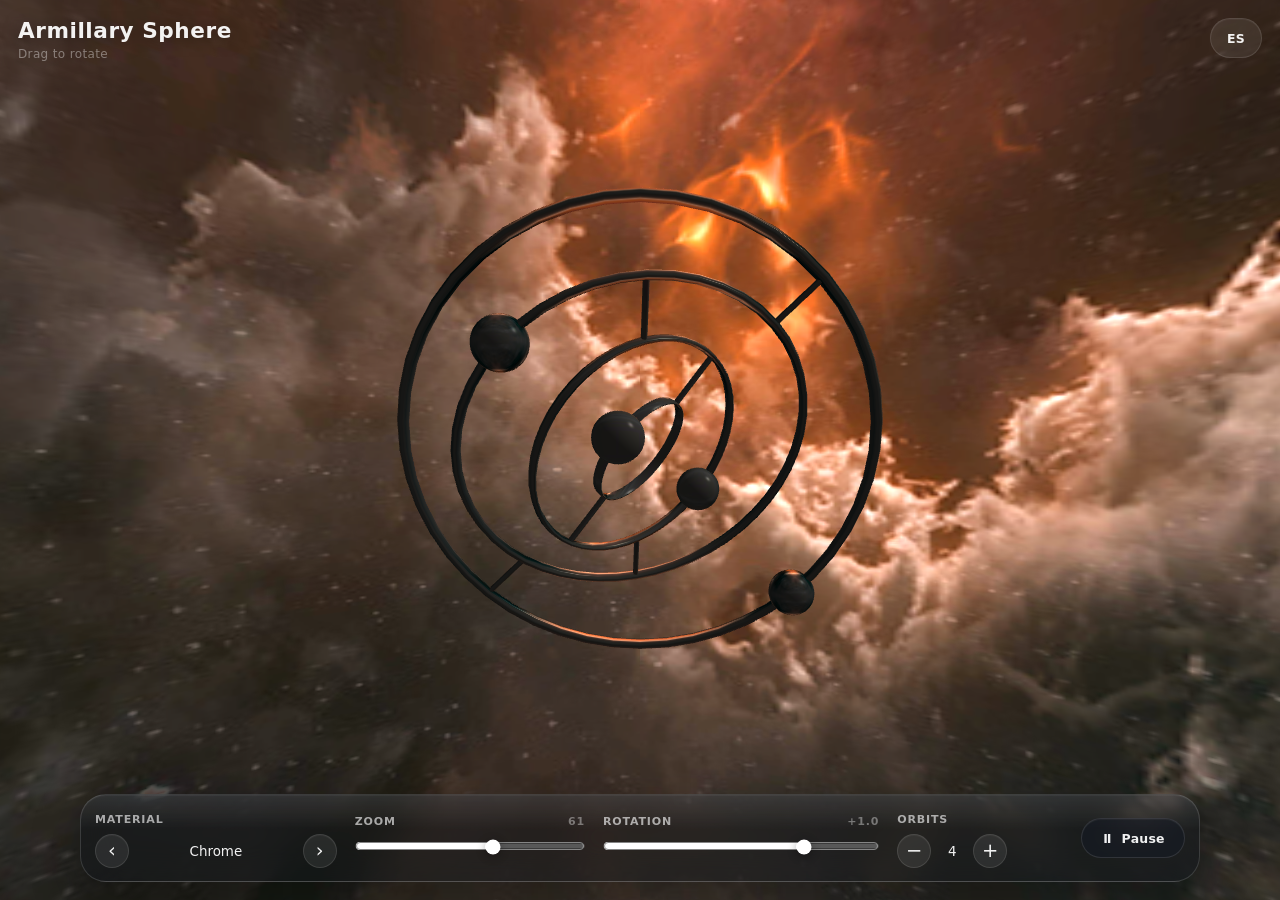
==== index.html @ ee59e7aa "Add frontend UI and engine helpers Introduce a standalone frontend: index.html, styles.css and inter" ====
<!DOCTYPE html>
<html lang="en">
<head>
    <meta charset="utf-8">
    <meta name="viewport" content="width=device-width, initial-scale=1, viewport-fit=cover">
    <meta name="theme-color" content="#06070b">
    <meta name="description" content="Interactive WebGL armillary sphere demo.">
    <title>Esfera Armillar</title>
    <link rel="icon" href="data:,">
    <link rel="stylesheet" href="styles.css">
</head>

<body>
    <main class="app-shell">
        <canvas id="myCanvas" aria-label="Interactive WebGL armillary sphere"></canvas>

        <header class="scene-header" aria-live="polite">
            <div class="title-block">
                <h1 data-i18n="title">Armillary Sphere</h1>
                <p id="cameraHint" class="camera-hint" data-i18n="cameraHint">Drag to rotate</p>
            </div>

            <button id="languageToggle"
                    class="pill-button language-toggle"
                    type="button"
                    aria-label="Cambiar idioma / Change language">
                ES
            </button>
        </header>

        <section class="control-dock glass-panel" aria-label="Armillary sphere controls">
            <div class="control-group material-control">
                <span class="control-label" data-i18n="material">Material</span>
                <div class="stepper material-stepper">
                    <button id="materialPrevious"
                            class="icon-button"
                            type="button"
                            aria-label="Previous material">‹</button>
                    <output id="materialName" class="material-name">Chrome</output>
                    <button id="materialNext"
                            class="icon-button"
                            type="button"
                            aria-label="Next material">›</button>
                </div>
            </div>

            <div class="control-group slider-control">
                <div class="label-row">
                    <label for="zoomSlider" class="control-label" data-i18n="zoom">Zoom</label>
                    <output id="zoomValue" class="value-output">60</output>
                </div>
                <input id="zoomSlider"
                       class="glass-slider"
                       type="range"
                       min="0"
                       max="100"
                       step="1"
                       value="60"
                       aria-label="Zoom">
            </div>

            <div class="control-group slider-control">
                <div class="label-row">
                    <label for="speedSlider" class="control-label" data-i18n="rotation">Rotation</label>
                    <output id="speedValue" class="value-output">+1.0</output>
                </div>
                <input id="speedSlider"
                       class="glass-slider centered-slider"
                       type="range"
                       min="-100"
                       max="100"
                       step="1"
                       value="0"
                       aria-label="Orbit rotation speed">
            </div>

            <div class="control-group orbit-control">
                <span class="control-label" data-i18n="orbits">Orbits</span>
                <div class="stepper compact-stepper">
                    <button id="orbitRemove"
                            class="icon-button"
                            type="button"
                            aria-label="Remove orbit">−</button>
                    <output id="orbitCount" class="orbit-count">4</output>
                    <button id="orbitAdd"
                            class="icon-button"
                            type="button"
                            aria-label="Add orbit">+</button>
                </div>
            </div>

            <button id="playPause"
                    class="pill-button primary-action"
                    type="button"
                    aria-pressed="false">
                <span id="playPauseIcon" aria-hidden="true">Ⅱ</span>
                <span id="playPauseText" data-i18n="pause">Pause</span>
            </button>
        </section>

        <div id="statusMessage" class="sr-only" aria-live="polite"></div>
    </main>

    <!-- Legacy shader sources kept inline for compatibility with astrolabio.js. -->
<script id="GouraudVertexShader" type="x-shader/x-vertex">
		
		uniform   mat4 projectionMatrix;
		uniform   mat4 modelViewMatrix;
		uniform   mat3 normalMatrix;
		
		attribute vec3 VertexPosition;
		attribute vec3 VertexNormal;
		
		varying   vec3 colorOut;
		
		struct LightData {
		
			vec3 Position; // Posición en coordenadas del ojo
			vec3 La;       // Ambiente
			vec3 Ld;       // Difusa
			vec3 Ls;       // Especular
			
		};
		
		uniform LightData Light;
		
		struct MaterialData {
		
			vec3 Ka;       // Ambiente
			vec3 Kd;       // Difusa
			vec3 Ks;       // Especular
			float alpha;   // Brillo
			
		};
		
		uniform MaterialData Material;
		
		vec3 phong (vec3 N, vec3 L, vec3 V) {
		
			vec3  ambient  = Material.Ka * Light.La;
			vec3  diffuse  = vec3(0.0);
			vec3  specular = vec3(0.0);
			
			float NdotL    = dot (N,L);
        
			if (NdotL > 0.0) {
			
				vec3  R       = reflect(-L, N);;
				float RdotV_n = pow(max(0.0, dot(R,V)), Material.alpha);
				
				diffuse  = NdotL   * (Light.Ld * Material.Kd);
				specular = RdotV_n * (Light.Ls * Material.Ks);
				
			}
			
			return (ambient + diffuse + specular);
			
		}
      
		void main()  {
			
			vec3 N          = normalize(normalMatrix * VertexNormal);
			vec4 ecPosition = modelViewMatrix * vec4(VertexPosition,1.0);
			vec3 ec         = vec3(ecPosition);
			vec3 L          = normalize(Light.Position - ec);
			vec3 V          = normalize(-ec);
			
			colorOut        = phong(N,L,V);
			
			gl_Position     = projectionMatrix * ecPosition;
			
		}
		
    </script>

<script id="PhongVertexShader" type="x-shader/x-vertex">
		
		uniform   mat4 projectionMatrix;
		uniform   mat4 modelViewMatrix;
		uniform   mat3 normalMatrix;
		
		attribute vec3 VertexPosition;
		attribute vec3 VertexNormal;
		
		varying vec3 N, ec;
		
		void main()	{
			
			N  = normalize(normalMatrix * VertexNormal);
			vec4 ecPosition= modelViewMatrix * vec4(VertexPosition,1.0);
			ec = vec3(ecPosition);
			
			gl_Position = projectionMatrix * ecPosition;
			
		}
		
	</script>

<script id="reflectionVertexShader" type="x-shader/x-vertex">
        
        uniform   mat4 projectionMatrix;
        uniform   mat4 modelViewMatrix;
        uniform   mat3 normalMatrix;
		
		uniform   bool reflection;
        
        attribute vec3 VertexPosition;
        attribute vec3 VertexNormal;
        attribute vec2 VertexTexcoords;
        
        varying   vec3 R, N, ec;
        varying   vec2 texCoords;
        
        void main()  {
			
			N  = normalize(normalMatrix * VertexNormal);
			vec4 ecPosition = modelViewMatrix * vec4(VertexPosition, 1.0);
			ec = vec3(ecPosition);
			
			gl_Position = projectionMatrix * ecPosition;
		  
			if (reflection)	{
				
				R = normalize(ec * N);
				texCoords   = vec2(R[0], R[1]);
				
			} else	{
				
				texCoords   = VertexTexcoords;
				
			}
          
        }
      
    </script>

<script id="GouraudFragmentShader" type="x-shader/x-fragment">
      
		precision mediump float;
      
		varying vec3 colorOut;

		void main() {
			
			gl_FragColor = vec4(colorOut, 1);
		
		}
		
    </script>

<script id="PhongFragmentShader" type="x-shader/x-fragment">
		
		precision mediump float;
		
		struct LightData	{
		
			vec3 Position; // Posición en coordenadas del ojo
			vec3 La;       // Ambiente
			vec3 Ld;       // Difusa
			vec3 Ls;       // Especular
			
		};
		
		uniform LightData Light;
		
		struct MaterialData	{
		
			vec3 Ka;       // Ambiente
			vec3 Kd;       // Difusa
			vec3 Ks;       // Especular
			float alpha;   // Brillo
			
		};
		
		uniform MaterialData Material;
		
		varying vec3 N, ec;
		
		vec3 phong (vec3 N, vec3 L, vec3 V)	{
		
			vec3  ambient  = Material.Ka * Light.La;
			vec3  diffuse  = vec3(0.0);
			vec3  specular = vec3(0.0);
			
			float NdotL    = dot (N, L);
			
			if (NdotL > 0.0)	{
			
				vec3  R       = reflect(-L, N);
				float RdotV_n = pow(max(0.0, dot(R,V)), Material.alpha);
				
				diffuse  = NdotL   * (Light.Ld * Material.Kd);
				specular = RdotV_n * (Light.Ls * Material.Ks);
				
			}
			
			return (ambient + diffuse + specular);	
		}
		
		void main()	{
			
			vec3 n = normalize(N);
			vec3 L = normalize(Light.Position - ec);
			vec3 V = normalize(-ec);
			
			gl_FragColor = vec4(phong(n,L,V), 1.0);
			
		}
		
	</script>

<script id="reflectionFragmentShader" type="x-shader/x-fragment">
        
        precision mediump float;
        struct LightData {
			
			vec3 Position; // Posición en coordenadas del ojo
			vec3 La;       // Ambiente
			vec3 Ld;       // Difusa
			vec3 Ls;       // Especular
			
        };
		
        uniform LightData Light;
      
        struct MaterialData {
			
			vec3 Ka;       // Ambiente
			vec3 Kd;       // Difusa
			vec3 Ks;       // Especular
			float alpha;   // Brillo
			
        };
		
        uniform MaterialData Material;
		uniform sampler2D innerTexture;
		uniform sampler2D outerTexture;
		uniform int 	  depth;
        
        varying vec3 N, ec;
        varying vec2 texCoords;
		
        vec3 phong (vec3 N, vec3 L, vec3 V) {
			
			vec3  ambient  = Material.Ka * Light.La;
			vec3  diffuse  = vec3(0.0);
			vec3  specular = vec3(0.0);
			
			float NdotL    = dot (N,L);
			
			if (NdotL > 0.0) {
			
				vec3  R       = reflect(-L, N);
				float RdotV_n = pow(max(0.0, dot(R, V)), Material.alpha);
			
				diffuse  = NdotL   * (Light.Ld * Material.Kd);
				specular = RdotV_n * (Light.Ls * Material.Ks);
				
			}
			
			return (ambient + diffuse + specular);
			
        }
		
        void main() {
			
			vec3 n = normalize(N);
			vec3 L = normalize(Light.Position - ec);
			vec3 V = normalize(-ec);
			
			if(depth == 0)	{
				
				gl_FragColor = texture2D(innerTexture, texCoords) * vec4(phong(n,L,V), 2.0) * 4.0;
				//gl_FragColor = (texture2D(innerTexture, texCoords) + texture2D(outerTexture, texCoords)) * vec4(phong(n,L,V), 1.0) * 1.8;
				
			}
			
			if(depth == 1)	{
			
				gl_FragColor = texture2D(innerTexture, texCoords) * vec4(phong(n,L,V), 1.8) * 2.4;
				
			}
			
			if(depth == 2)	{
			
				//gl_FragColor = texture2D(outerTexture, texCoords) * vec4(phong(n,L,V), 0.9) * 1.8;
				gl_FragColor = texture2D(outerTexture, texCoords);
				
			}
			
        }
      
	</script>

    <script src="gl-matrix-min.js"></script>
    <script src="materiales.js"></script>
    <script src="primitivas.js"></script>
    <script src="astrolabio.js"></script>
    <script src="interface.js"></script>
</body>
</html>
---- styles.css ----
/* -------------------------------------------------------------------------
   VJ1221-PJ preliminary UI
   The canvas remains the protagonist; the interface only floats above it.
   ------------------------------------------------------------------------- */

:root {
    color-scheme: dark;
    --safe-top: max(18px, env(safe-area-inset-top));
    --safe-right: max(18px, env(safe-area-inset-right));
    --safe-bottom: max(18px, env(safe-area-inset-bottom));
    --safe-left: max(18px, env(safe-area-inset-left));

    --glass-bg: rgba(18, 21, 29, 0.44);
    --glass-bg-strong: rgba(22, 26, 36, 0.62);
    --glass-border: rgba(255, 255, 255, 0.14);
    --glass-highlight: rgba(255, 255, 255, 0.10);
    --text-main: rgba(255, 255, 255, 0.94);
    --text-soft: rgba(255, 255, 255, 0.62);
    --text-faint: rgba(255, 255, 255, 0.38);
    --control-bg: rgba(255, 255, 255, 0.08);
    --control-hover: rgba(255, 255, 255, 0.14);
    --control-active: rgba(255, 255, 255, 0.20);
    --focus-ring: rgba(255, 255, 255, 0.72);
}

* {
    box-sizing: border-box;
}

html,
body {
    width: 100%;
    height: 100%;
    margin: 0;
    overflow: hidden;
    background: #05060a;
}

body {
    font-family:
        Inter,
        ui-sans-serif,
        system-ui,
        -apple-system,
        BlinkMacSystemFont,
        "Segoe UI",
        sans-serif;
    color: var(--text-main);
}

button,
input {
    font: inherit;
}

.app-shell {
    position: fixed;
    inset: 0;
    overflow: hidden;
    background: #05060a;
}

#myCanvas {
    position: absolute;
    inset: 0;
    display: block;
    width: 100%;
    height: 100%;
    border: 0;
    outline: none;
    touch-action: none;
    cursor: grab;
}

#myCanvas:active {
    cursor: grabbing;
}

/* The decorative/header layer does not steal canvas interaction. */
.scene-header {
    position: absolute;
    z-index: 10;
    top: var(--safe-top);
    left: var(--safe-left);
    right: var(--safe-right);
    display: flex;
    align-items: flex-start;
    justify-content: space-between;
    gap: 16px;
    pointer-events: none;
}

.title-block {
    min-width: 0;
    text-shadow: 0 2px 18px rgba(0, 0, 0, 0.48);
}

.title-block h1 {
    margin: 0;
    font-size: clamp(1rem, 1.8vw, 1.35rem);
    font-weight: 600;
    letter-spacing: 0.025em;
}

.camera-hint {
    margin: 4px 0 0;
    color: var(--text-faint);
    font-size: 0.75rem;
    letter-spacing: 0.03em;
    opacity: 1;
    transform: translateY(0);
    transition:
        opacity 600ms ease,
        transform 600ms ease;
}

.camera-hint.is-dismissed {
    opacity: 0;
    transform: translateY(-3px);
    pointer-events: none;
}

.language-toggle {
    pointer-events: auto;
    min-width: 48px;
}

/* -------------------------------------------------------------------------
   Glass controls
   ------------------------------------------------------------------------- */

.glass-panel {
    background:
        linear-gradient(180deg, var(--glass-highlight), transparent 40%),
        var(--glass-bg);
    border: 1px solid var(--glass-border);
    box-shadow:
        0 18px 50px rgba(0, 0, 0, 0.28),
        inset 0 1px 0 rgba(255, 255, 255, 0.04);
    backdrop-filter: blur(18px) saturate(125%);
    -webkit-backdrop-filter: blur(18px) saturate(125%);
}

.control-dock {
    position: absolute;
    z-index: 12;
    left: 50%;
    bottom: var(--safe-bottom);
    width: min(1120px, calc(100vw - var(--safe-left) - var(--safe-right)));
    transform: translateX(-50%);
    display: grid;
    grid-template-columns:
        minmax(160px, 1.05fr)
        minmax(150px, 1fr)
        minmax(170px, 1.2fr)
        minmax(120px, 0.72fr)
        auto;
    gap: 18px;
    align-items: center;
    padding: 13px 14px;
    border-radius: 26px;
}

.control-group {
    min-width: 0;
}

.control-label,
.value-output {
    font-size: 0.69rem;
    font-weight: 600;
    letter-spacing: 0.075em;
    text-transform: uppercase;
}

.control-label {
    color: var(--text-soft);
}

.value-output {
    color: var(--text-faint);
    font-variant-numeric: tabular-nums;
}

.label-row {
    display: flex;
    align-items: center;
    justify-content: space-between;
    gap: 12px;
    margin-bottom: 7px;
}

.stepper {
    display: flex;
    align-items: center;
    gap: 7px;
    margin-top: 7px;
}

.material-stepper {
    display: grid;
    grid-template-columns: 34px minmax(88px, 1fr) 34px;
}

.compact-stepper {
    justify-content: flex-start;
}

.material-name,
.orbit-count {
    min-width: 0;
    color: var(--text-main);
    font-size: 0.84rem;
    font-weight: 500;
    text-align: center;
    white-space: nowrap;
    overflow: hidden;
    text-overflow: ellipsis;
    font-variant-numeric: tabular-nums;
}

.orbit-count {
    min-width: 28px;
}

/* -------------------------------------------------------------------------
   Buttons
   ------------------------------------------------------------------------- */

.pill-button,
.icon-button {
    appearance: none;
    border: 1px solid rgba(255, 255, 255, 0.11);
    color: var(--text-main);
    background: var(--control-bg);
    box-shadow: inset 0 1px 0 rgba(255, 255, 255, 0.04);
    cursor: pointer;
    transition:
        background-color 160ms ease,
        border-color 160ms ease,
        transform 160ms ease;
}

.pill-button:hover,
.icon-button:hover {
    background: var(--control-hover);
    border-color: rgba(255, 255, 255, 0.19);
}

.pill-button:active,
.icon-button:active {
    background: var(--control-active);
    transform: scale(0.97);
}

.pill-button:focus-visible,
.icon-button:focus-visible,
.glass-slider:focus-visible {
    outline: 2px solid var(--focus-ring);
    outline-offset: 3px;
}

.pill-button {
    min-height: 40px;
    padding: 0 16px;
    border-radius: 999px;
    font-size: 0.78rem;
    font-weight: 600;
    letter-spacing: 0.02em;
}

.icon-button {
    width: 34px;
    height: 34px;
    padding: 0;
    border-radius: 999px;
    display: inline-grid;
    place-items: center;
    font-size: 1.22rem;
    line-height: 1;
}

.primary-action {
    min-width: 104px;
    display: inline-flex;
    align-items: center;
    justify-content: center;
    gap: 8px;
    background: var(--glass-bg-strong);
}

#playPauseIcon {
    width: 1em;
    text-align: center;
    font-size: 0.78rem;
}

/* -------------------------------------------------------------------------
   Range controls
   ------------------------------------------------------------------------- */

.glass-slider {
    width: 100%;
    height: 22px;
    margin: 0;
    padding: 0;
    background: transparent;
    cursor: pointer;
    accent-color: rgba(255, 255, 255, 0.86);
}

.glass-slider::-webkit-slider-runnable-track {
    height: 4px;
    border-radius: 999px;
    background: rgba(255, 255, 255, 0.15);
}

.glass-slider::-moz-range-track {
    height: 4px;
    border-radius: 999px;
    background: rgba(255, 255, 255, 0.15);
}

.glass-slider::-webkit-slider-thumb {
    -webkit-appearance: none;
    width: 15px;
    height: 15px;
    margin-top: -5.5px;
    border: 1px solid rgba(255, 255, 255, 0.46);
    border-radius: 50%;
    background: rgba(255, 255, 255, 0.90);
    box-shadow: 0 2px 10px rgba(0, 0, 0, 0.32);
}

.glass-slider::-moz-range-thumb {
    width: 15px;
    height: 15px;
    border: 1px solid rgba(255, 255, 255, 0.46);
    border-radius: 50%;
    background: rgba(255, 255, 255, 0.90);
    box-shadow: 0 2px 10px rgba(0, 0, 0, 0.32);
}

/* Gives the centered speed control a very subtle zero reference line. */
.centered-slider {
    background:
        linear-gradient(
            to right,
            transparent calc(50% - 0.5px),
            rgba(255, 255, 255, 0.20) calc(50% - 0.5px),
            rgba(255, 255, 255, 0.20) calc(50% + 0.5px),
            transparent calc(50% + 0.5px)
        );
}

/* -------------------------------------------------------------------------
   Responsive layout
   ------------------------------------------------------------------------- */

@media (max-width: 900px) {
    .control-dock {
        grid-template-columns: repeat(2, minmax(0, 1fr));
        gap: 13px 16px;
        width: min(620px, calc(100vw - var(--safe-left) - var(--safe-right)));
        border-radius: 24px;
    }

    .primary-action {
        width: 100%;
    }
}

@media (max-width: 560px) {
    :root {
        --safe-top: max(12px, env(safe-area-inset-top));
        --safe-right: max(12px, env(safe-area-inset-right));
        --safe-bottom: max(12px, env(safe-area-inset-bottom));
        --safe-left: max(12px, env(safe-area-inset-left));
    }

    .title-block h1 {
        font-size: 1rem;
    }

    .control-dock {
        grid-template-columns: minmax(0, 1fr) minmax(0, 1fr);
        padding: 12px;
        gap: 12px;
        border-radius: 22px;
    }

    .material-control,
    .primary-action {
        grid-column: 1 / -1;
    }

    .orbit-control .stepper {
        justify-content: center;
    }

    .orbit-control > .control-label {
        display: block;
        text-align: center;
    }
}

@media (max-height: 520px) and (orientation: landscape) {
    .scene-header {
        top: 10px;
    }

    .control-dock {
        bottom: 10px;
        grid-template-columns:
            minmax(150px, 1fr)
            minmax(135px, 1fr)
            minmax(150px, 1.1fr)
            minmax(110px, 0.7fr)
            auto;
        padding: 9px 10px;
        gap: 10px;
        border-radius: 22px;
    }

    .camera-hint {
        display: none;
    }
}

@media (prefers-reduced-motion: reduce) {
    *,
    *::before,
    *::after {
        scroll-behavior: auto !important;
        transition-duration: 0.001ms !important;
        animation-duration: 0.001ms !important;
    }
}

/* Screen-reader only utility. */
.sr-only {
    position: absolute !important;
    width: 1px !important;
    height: 1px !important;
    padding: 0 !important;
    margin: -1px !important;
    overflow: hidden !important;
    clip: rect(0, 0, 0, 0) !important;
    white-space: nowrap !important;
    border: 0 !important;
}
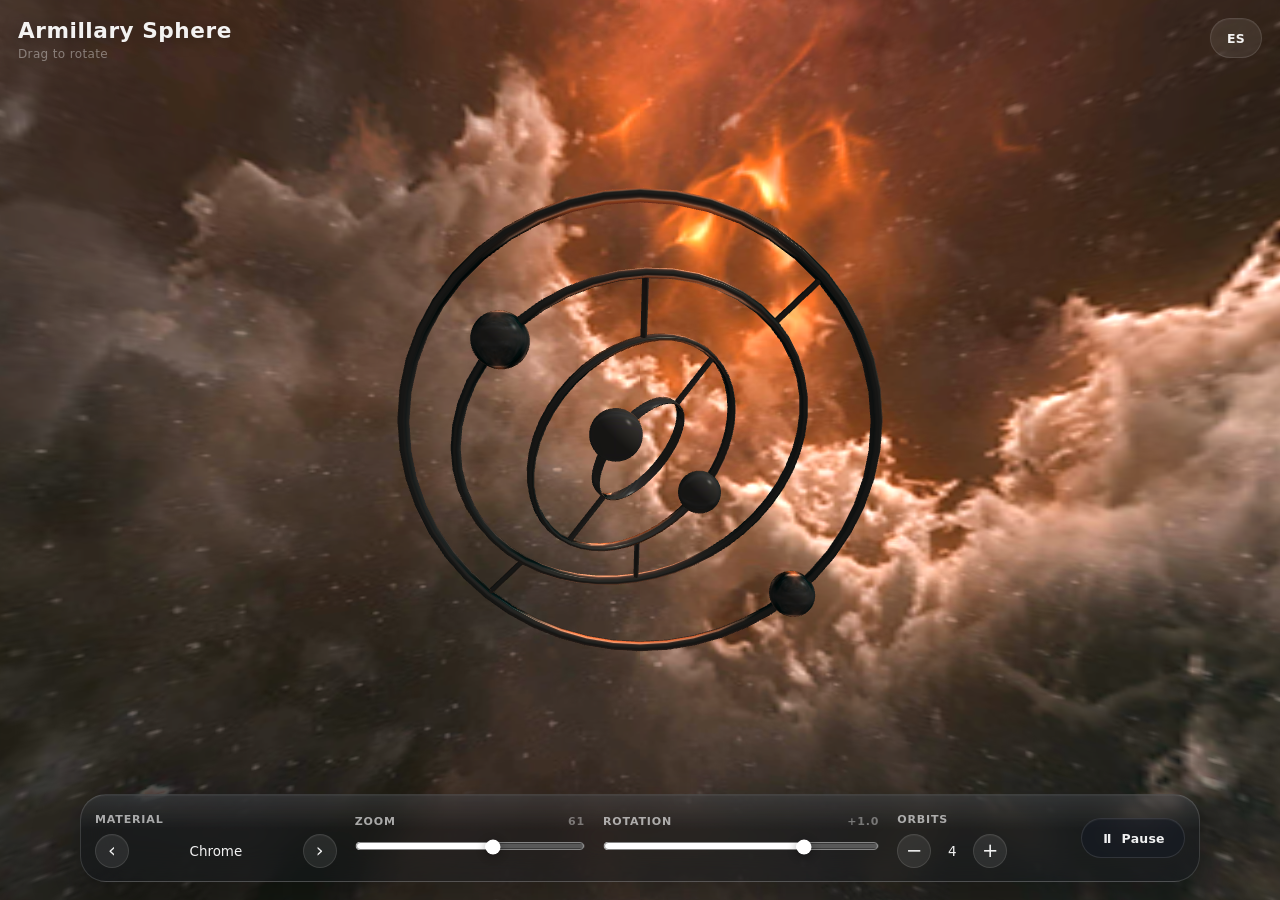
==== commit fe4796e9: "Fix demo title copy Adjusts the browser tab metadata to better describe the demo as a GLSL/WebGL exa" ====
--- a/index.html
+++ b/index.html
@@ -5,7 +5,7 @@
     <meta name="viewport" content="width=device-width, initial-scale=1, viewport-fit=cover">
     <meta name="theme-color" content="#06070b">
     <meta name="description" content="Interactive WebGL armillary sphere demo.">
-    <title>Esfera Armillar</title>
+    <title>Esfera Armilar (GLSL/WebGL demo)</title>
     <link rel="icon" href="data:,">
     <link rel="stylesheet" href="styles.css">
 </head>
